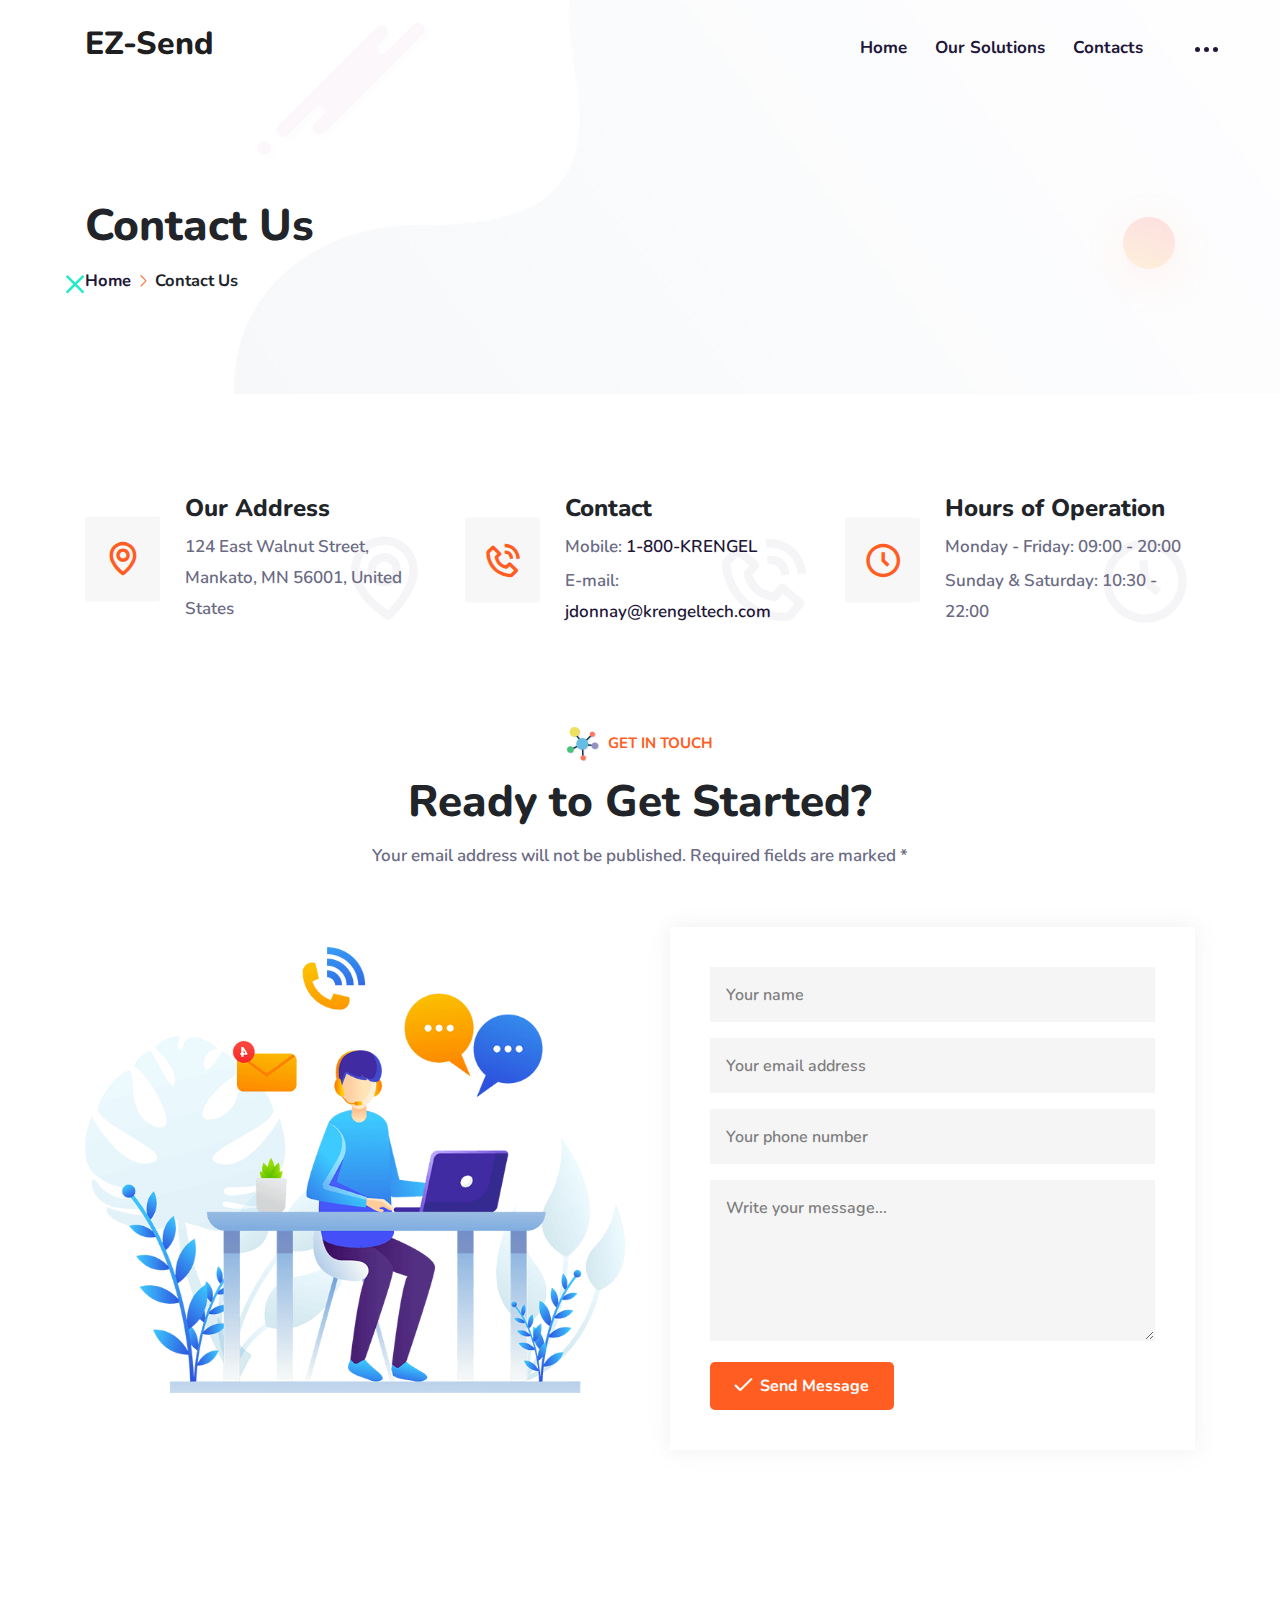
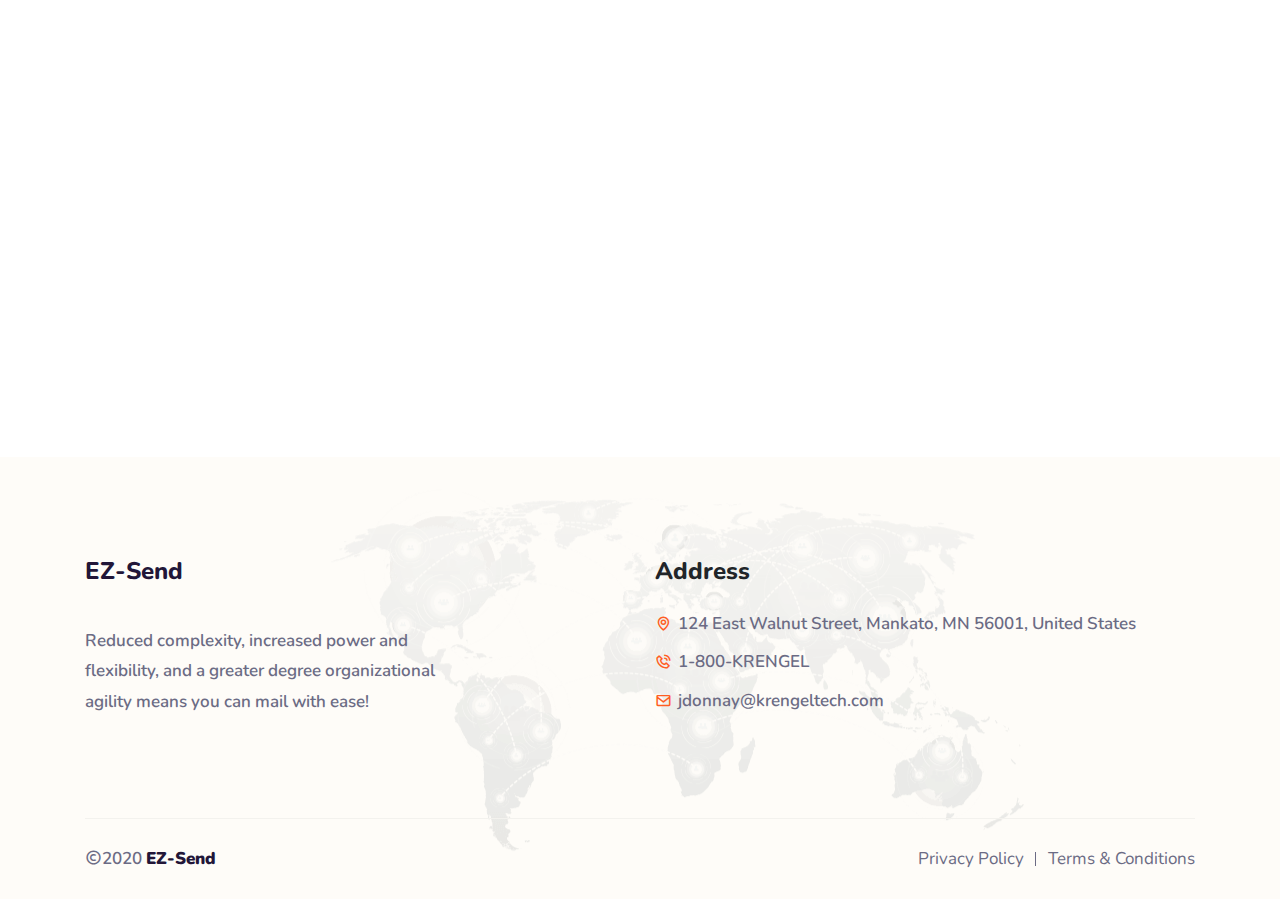
==== contact.html @ e2d55f9f "init" ====
<!doctype html>
<html lang="zxx">
    <head>
        <!-- Required meta tags -->
        <meta charset="utf-8">
        <meta name="viewport" content="width=device-width, initial-scale=1, shrink-to-fit=no">

        <!-- Links of CSS files -->
        <link rel="stylesheet" href="assets/css/bootstrap.min.css">
        <link rel="stylesheet" href="assets/css/animate.min.css">
        <link rel="stylesheet" href="assets/css/boxicons.min.css">
        <link rel="stylesheet" href="assets/css/flaticon.css">
        <link rel="stylesheet" href="assets/css/nice-select.min.css">
        <link rel="stylesheet" href="assets/css/rangeSlider.min.css">
        <link rel="stylesheet" href="assets/css/fancybox.min.css">
        <link rel="stylesheet" href="assets/css/meanmenu.min.css">
        <link rel="stylesheet" href="assets/css/owl.carousel.min.css">
        <link rel="stylesheet" href="assets/css/magnific-popup.min.css">
        <link rel="stylesheet" href="assets/css/style.css">
        <link rel="stylesheet" href="assets/css/responsive.css">

        <title>Tracer - IT Startup Templates Collection</title>

        <link rel="icon" type="image/png" href="assets/img/favicon.png">
    </head>
    <body>

        <!-- Start Preloader Area -->
        <div class="preloader">
            <div class="loader">
                <div class="sbl-half-circle-spin">
                    <div></div>
                </div>
            </div>
        </div>
        <!-- End Preloader Area -->

        <!-- Start Navbar Area -->
        <div class="navbar-area">
            <div class="tracer-responsive-nav">
                <div class="container">
                    <div class="tracer-responsive-menu">
                        <div class="logo">
                            <a href="index.html">
                                <h2>EZ-Send</h2>
                            </a>
                        </div>
                    </div>
                </div>
            </div>

            <div class="tracer-nav">
                <div class="container">
                    <nav class="navbar navbar-expand-md navbar-light">
                        <a class="navbar-brand" href="index.html">
                            <h2>EZ-Send</h2>
                        </a>

                        <div class="collapse navbar-collapse mean-menu">
                            <ul class="navbar-nav">
                                <li class="nav-item"><a href="index.html" class="nav-link">Home</a>
                                </li>

                                <li class="nav-item"><a href="index.html#solutions" class="nav-link">Our Solutions</a>
                                </li>

                                <li class="nav-item"><a href="#contacts" class="nav-link">Contacts</a>
                                </li>
                            </ul>
                        </div>
                    </nav>
                </div>
            </div>

            <div class="others-option-for-responsive">
                <div class="container">
                    <div class="dot-menu">
                        <div class="inner">
                            <div class="circle circle-one"></div>
                            <div class="circle circle-two"></div>
                            <div class="circle circle-three"></div>
                        </div>
                    </div>
                </div>
            </div>
        </div>
        <!-- End Navbar Area -->

        <!-- Start Page Title Area -->
        <section class="page-title-area">
            <div class="container">
                <div class="page-title-content">
                    <h2>Contact Us</h2>
                    <ul>
                        <li><a href="index.html">Home</a></li>
                        <li>Contact Us</li>
                    </ul>
                </div>
            </div>

            <div class="shape-img1"><img src="assets/img/shape/shape1.svg" alt="image"></div>
            <div class="shape-img2"><img src="assets/img/shape/shape2.png" alt="image"></div>
            <div class="shape-img3"><img src="assets/img/shape/shape3.png" alt="image"></div>
        </section>
        <!-- End Page Title Area -->

        <!-- Start Contact Info Area -->
        <section class="contact-info-area pt-100 pb-70">
            <div class="container">
                <div class="row">
                    <div class="col-lg-4 col-md-6">
                        <div class="contact-info-box">
                            <div class="back-icon">
                                <i class='bx bx-map'></i>
                            </div>
                            <div class="icon">
                                <i class='bx bx-map'></i>
                            </div>
                            <h3>Our Address</h3>
                            <p>124 East Walnut Street, Mankato, MN 56001, United States</p>
                        </div>
                    </div>

                    <div class="col-lg-4 col-md-6">
                        <div class="contact-info-box">
                            <div class="back-icon">
                                <i class='bx bx-phone-call'></i>
                            </div>
                            <div class="icon">
                                <i class='bx bx-phone-call'></i>
                            </div>
                            <h3>Contact</h3>
                            <p>Mobile: <a href="tel:18005736435">1-800-KRENGEL</a></p>
                            <p>E-mail: <a href="mailto:jdonnay@krengeltech.com">jdonnay@krengeltech.com</a></p>
                        </div>
                    </div>

                    <div class="col-lg-4 col-md-6 offset-lg-0 offset-md-3">
                        <div class="contact-info-box">
                            <div class="back-icon">
                                <i class='bx bx-time-five'></i>
                            </div>
                            <div class="icon">
                                <i class='bx bx-time-five'></i>
                            </div>
                            <h3>Hours of Operation</h3>
                            <p>Monday - Friday: 09:00 - 20:00</p>
                            <p>Sunday & Saturday: 10:30 - 22:00</p>
                        </div>
                    </div>
                </div>
            </div>
        </section>
        <!-- End Contact Info Area -->

        <!-- Start Contact Area -->
        <section class="contact-area pb-100">
            <div class="container">
                <div class="section-title">
                    <span class="sub-title"><img src="assets/img/star-icon.png" alt="image"> Get in Touch</span>
                    <h2>Ready to Get Started?<span class="overlay"></span></h2>
                    <p>Your email address will not be published. Required fields are marked *</p>
                </div>

                <div class="row">
                    <div class="col-lg-6 col-md-12">
                        <div class="contact-image" data-tilt>
                            <img src="assets/img/contact.png" alt="image">
                        </div>
                    </div>

                    <div class="col-lg-6 col-md-12">
                        <div class="contact-form">
                            <form id="contactForm">
                                <div class="row">
                                    <div class="col-lg-12 col-md-6">
                                        <div class="form-group">
                                            <input type="text" name="name" class="form-control" id="name" required data-error="Please enter your name" placeholder="Your name">
                                            <div class="help-block with-errors"></div>
                                        </div>
                                    </div>

                                    <div class="col-lg-12 col-md-6">
                                        <div class="form-group">
                                            <input type="email" name="email" class="form-control" id="email" required data-error="Please enter your email" placeholder="Your email address">
                                            <div class="help-block with-errors"></div>
                                        </div>
                                    </div>

                                    <div class="col-lg-12 col-md-12">
                                        <div class="form-group">
                                            <input type="text" name="phone_number" class="form-control" id="phone_number" required data-error="Please enter your phone number" placeholder="Your phone number">
                                            <div class="help-block with-errors"></div>
                                        </div>
                                    </div>

                                    <div class="col-lg-12 col-md-12">
                                        <div class="form-group">
                                            <textarea name="message" id="message" class="form-control" cols="30" rows="6" required data-error="Please enter your message" placeholder="Write your message..."></textarea>
                                            <div class="help-block with-errors"></div>
                                        </div>
                                    </div>

                                    <div class="col-lg-12 col-md-12">
                                        <button type="submit" class="default-btn"><i class="flaticon-tick"></i>Send Message<span></span></button>
                                        <div id="msgSubmit" class="h3 text-center hidden"></div>
                                        <div class="clearfix"></div>
                                    </div>
                                </div>
                            </form>
                        </div>
                    </div>
                </div>
            </div>
        </section>
        <!-- End Contact Area -->

        <!-- Start Map Area -->
        <div id="map">
            <iframe src="https://www.google.com/maps/embed?pb=!1m18!1m12!1m3!1d715.4962415583974!2d-94.00296279723861!3d44.166169394989666!2m3!1f0!2f0!3f0!3m2!1i1024!2i768!4f13.1!3m3!1m2!1s0x87f439ef27af3dad%3A0xae4996503c2ba566!2sKrengel%20Technology!5e0!3m2!1sen!2sby!4v1608570262178!5m2!1sen!2sby"></iframe>
        </div>
        <!-- End Map Area -->

        <!-- Start Footer Area -->
        <footer class="footer-area bg-color">
            <div class="container">
                <div class="row">
                    <div class="col-lg-4 col-md-6 col-sm-6">
                        <div class="single-footer-widget">
                            <a href="index.html" class="logo">
                                <h3>EZ-Send</h3>
                            </a>
                            <p>Reduced complexity, increased power and flexibility, and a greater degree organizational agility means you can mail with ease!</p>
                        </div>
                    </div>

                    <div class="col-lg-6 offset-lg-2 col-md-6 col-sm-6">
                        <div class="single-footer-widget" id="contacts">
                            <h3>Address</h3>
                            <ul class="footer-contact-info">
                                <li><i class='bx bx-map'></i>124 East Walnut Street, Mankato, MN 56001, United States</li>
                                <li><i class='bx bx-phone-call'></i><a href="tel:18005736435">1-800-KRENGEL</a></li>
                                <li><i class='bx bx-envelope'></i><a href="mailto:jdonnay@krengeltech.com">jdonnay@krengeltech.com</a></li>
                            </ul>
                        </div>
                    </div>
                </div>

                <div class="footer-bottom-area">
                    <div class="row align-items-center">
                        <div class="col-lg-6 col-md-6">
                            <p><i class='bx bx-copyright'></i>2020 <strong>EZ-Send</strong></p>
                        </div>

                        <div class="col-lg-6 col-md-6">
                            <ul>
                                <li><a href="#">Privacy Policy</a></li>
                                <li><a href="#">Terms & Conditions</a></li>
                            </ul>
                        </div>
                    </div>
                </div>
            </div>

            <div class="footer-map"><img src="assets/img/footer-map.png" alt="image"></div>
        </footer>
        <!-- End Footer Area -->

        <div class="go-top"><i class="flaticon-up"></i></div>

        <!-- Links of JS files -->
        <script src="assets/js/jquery.min.js"></script>
        <script src="assets/js/popper.min.js"></script>
        <script src="assets/js/bootstrap.min.js"></script>
        <script src="assets/js/owl.carousel.min.js"></script>
        <script src="assets/js/magnific-popup.min.js"></script>
        <script src="assets/js/tilt.jquery.min.js"></script>
        <script src="assets/js/meanmenu.min.js"></script>
        <script src="assets/js/nice-select.min.js"></script>
        <script src="assets/js/rangeSlider.min.js"></script>
        <script src="assets/js/sticky-sidebar.min.js"></script>
        <script src="assets/js/fancybox.min.js"></script>
        <script src="assets/js/isotope.pkgd.min.js"></script>
        <script src="assets/js/TweenMax.min.js"></script>
        <script src="assets/js/ScrollMagic.min.js"></script>
        <script src="assets/js/animation.gsap.min.js"></script>
        <script src="assets/js/debug.addIndicators.min.js"></script>
        <script src="assets/js/wow.min.js"></script>
        <script src="assets/js/form-validator.min.js"></script>
        <script src="assets/js/contact-form-script.js"></script>
        <script src="assets/js/ajaxchimp.min.js"></script>
        <script src="assets/js/main.js"></script>
    </body>
</html>
---- assets/css/flaticon.css ----
/*
Flaticon icon font: Flaticon
*/
@font-face {
	font-family: "Flaticon";
	src: url("../../assets/fonts/Flaticon.eot");
	src: url("../../assets/fonts/Flaticon.eot?#iefix") format("embedded-opentype"),
	url("../../assets/fonts/Flaticon.woff2") format("woff2"),
	url("../../assets/fonts/Flaticon.woff") format("woff"),
	url("../../assets/fonts/Flaticon.ttf") format("truetype"),
	url("../../assets/fonts/Flaticon.svg#Flaticon") format("svg");
	font-weight: normal;
	font-style: normal;
}
@media screen and (-webkit-min-device-pixel-ratio:0) {
	@font-face {
		font-family: "Flaticon";
		src: url("../../assets/fonts/Flaticon.svg#Flaticon") format("svg");
	}
}
[class^="flaticon-"]:before, [class*=" flaticon-"]:before,
[class^="flaticon-"]:after, [class*=" flaticon-"]:after {   
	font-family: Flaticon;
	font-style: normal;
}

.flaticon-user:before { content: "\f100"; }
.flaticon-right:before { content: "\f101"; }
.flaticon-refresh:before { content: "\f102"; }
.flaticon-left:before { content: "\f103"; }
.flaticon-right-1:before { content: "\f104"; }
.flaticon-left-1:before { content: "\f105"; }
.flaticon-right-quote:before { content: "\f106"; }
.flaticon-left-quote:before { content: "\f107"; }
.flaticon-calendar:before { content: "\f108"; }
.flaticon-rocket:before { content: "\f109"; }
.flaticon-laptop:before { content: "\f10a"; }
.flaticon-money:before { content: "\f10b"; }
.flaticon-google-play:before { content: "\f10c"; }
.flaticon-loupe:before { content: "\f10d"; }
.flaticon-up:before { content: "\f10e"; }
.flaticon-tick:before { content: "\f10f"; }
.flaticon-agendas:before { content: "\f110"; }
.flaticon-team:before { content: "\f111"; }
.flaticon-factory:before { content: "\f112"; }
.flaticon-hospital:before { content: "\f113"; }
.flaticon-tracking:before { content: "\f114"; }
.flaticon-investment:before { content: "\f115"; }
.flaticon-house:before { content: "\f116"; }
.flaticon-order:before { content: "\f117"; }
.flaticon-family-insurance:before { content: "\f118"; }
.flaticon-bitcoin:before { content: "\f119"; }
.flaticon-segmentation:before { content: "\f11a"; }
.flaticon-analytics:before { content: "\f11b"; }
.flaticon-settings:before { content: "\f11c"; }
.flaticon-analysis:before { content: "\f11d"; }
.flaticon-structure:before { content: "\f11e"; }
.flaticon-idea:before { content: "\f11f"; }
.flaticon-earth-day:before { content: "\f120"; }
.flaticon-history:before { content: "\f121"; }
.flaticon-shopping-basket:before { content: "\f122"; }
.flaticon-price-tag:before { content: "\f123"; }
.flaticon-teacher:before { content: "\f124"; }
.flaticon-stopwatch:before { content: "\f125"; }
.flaticon-distance-education:before { content: "\f126"; }
.flaticon-web:before { content: "\f127"; }
.flaticon-open-padlock:before { content: "\f128"; }
.flaticon-share:before { content: "\f129"; }
.flaticon-notebook:before { content: "\f12a"; }
.flaticon-lock:before { content: "\f12b"; }
.flaticon-book:before { content: "\f12c"; }
.flaticon-shopping-cart:before { content: "\f12d"; }
.flaticon-view:before { content: "\f12e"; }
---- assets/css/rangeSlider.min.css ----
/*
!Ion.RangeSlider, 2.3.0, Â© Denis Ineshin, 2010 - 2018, IonDen.com, Build date: 2018-12-12 00:07:25
*/
.irs{position:relative;display:block;-webkit-touch-callout:none;-webkit-user-select:none;-khtml-user-select:none;-moz-user-select:none;-ms-user-select:none;user-select:none;font-size:12px;font-family:Arial,sans-serif}.irs-line{position:relative;display:block;overflow:hidden;outline:none !important}.irs-bar{position:absolute;display:block;left:0;width:0}.irs-shadow{position:absolute;display:none;left:0;width:0}.irs-handle{position:absolute;display:block;box-sizing:border-box;cursor:default;z-index:1}.irs-handle.type_last{z-index:2}.irs-min,.irs-max{position:absolute;display:block;cursor:default}.irs-min{left:0}.irs-max{right:0}.irs-from,.irs-to,.irs-single{position:absolute;display:block;top:0;left:0;cursor:default;white-space:nowrap}.irs-grid{position:absolute;display:none;bottom:0;left:0;width:100%;height:20px}.irs-with-grid .irs-grid{display:block}.irs-grid-pol{position:absolute;top:0;left:0;width:1px;height:8px;background:#000}.irs-grid-pol.small{height:4px}.irs-grid-text{position:absolute;bottom:0;left:0;white-space:nowrap;text-align:center;font-size:9px;line-height:9px;padding:0 3px;color:#000}.irs-disable-mask{position:absolute;display:block;top:0;left:-1%;width:102%;height:100%;cursor:default;background:rgba(0,0,0,0);z-index:2}.lt-ie9 .irs-disable-mask{background:#000;filter:alpha(opacity=0);cursor:not-allowed}.irs-disabled{opacity:.4}.irs-hidden-input{position:absolute !important;display:block !important;top:0 !important;left:0 !important;width:0 !important;height:0 !important;font-size:0 !important;line-height:0 !important;padding:0 !important;margin:0 !important;overflow:hidden;outline:none !important;z-index:-9999 !important;background:none !important;border-style:solid !important;border-color:transparent !important}.irs--flat{height:40px}.irs--flat.irs-with-grid{height:60px}.irs--flat .irs-line{top:25px;height:12px;background-color:#e1e4e9;border-radius:4px}.irs--flat .irs-bar{top:25px;height:12px;background-color:#ed5565}.irs--flat .irs-bar--single{border-radius:4px 0 0 4px}.irs--flat .irs-shadow{height:1px;bottom:16px;background-color:#e1e4e9}.irs--flat .irs-handle{top:22px;width:16px;height:18px;background-color:transparent}.irs--flat .irs-handle>i:first-child{position:absolute;display:block;top:0;left:50%;width:2px;height:100%;margin-left:-1px;background-color:#da4453}.irs--flat .irs-handle.state_hover>i:first-child,.irs--flat .irs-handle:hover>i:first-child{background-color:#a43540}.irs--flat .irs-min,.irs--flat .irs-max{top:0;padding:1px 3px;color:#999;font-size:10px;line-height:1.333;text-shadow:none;background-color:#e1e4e9;border-radius:4px}.irs--flat .irs-from,.irs--flat .irs-to,.irs--flat .irs-single{color:white;font-size:10px;line-height:1.333;text-shadow:none;padding:1px 5px;background-color:#ed5565;border-radius:4px}.irs--flat .irs-from:before,.irs--flat .irs-to:before,.irs--flat .irs-single:before{position:absolute;display:block;content:"";bottom:-6px;left:50%;width:0;height:0;margin-left:-3px;overflow:hidden;border:3px solid transparent;border-top-color:#ed5565}.irs--flat .irs-grid-pol{background-color:#e1e4e9}.irs--flat .irs-grid-text{color:#999}.irs--big{height:55px}.irs--big.irs-with-grid{height:70px}.irs--big .irs-line{top:33px;height:12px;background-color:white;background:linear-gradient(to bottom, #ddd -50%, white 150%);border:1px solid #ccc;border-radius:12px}.irs--big .irs-bar{top:33px;height:12px;background-color:#92bce0;border:1px solid #428bca;background:linear-gradient(to bottom, #ffffff 0%, #428bca 30%, #b9d4ec 100%);box-shadow:inset 0 0 1px 1px rgba(255,255,255,0.5)}.irs--big .irs-bar--single{border-radius:12px 0 0 12px}.irs--big .irs-shadow{height:1px;bottom:16px;background-color:rgba(66,139,202,0.5)}.irs--big .irs-handle{top:25px;width:30px;height:30px;border:1px solid rgba(0,0,0,0.3);background-color:#cbcfd5;background:linear-gradient(to bottom, white 0%, #B4B9BE 30%, white 100%);box-shadow:1px 1px 2px rgba(0,0,0,0.2),inset 0 0 3px 1px white;border-radius:30px}.irs--big .irs-handle.state_hover,.irs--big .irs-handle:hover{border-color:rgba(0,0,0,0.45);background-color:#939ba7;background:linear-gradient(to bottom, white 0%, #919BA5 30%, white 100%)}.irs--big .irs-min,.irs--big .irs-max{top:0;padding:1px 5px;color:white;text-shadow:none;background-color:#9f9f9f;border-radius:3px}.irs--big .irs-from,.irs--big .irs-to,.irs--big .irs-single{color:white;text-shadow:none;padding:1px 5px;background-color:#428bca;background:linear-gradient(to bottom, #428bca 0%, #3071a9 100%);border-radius:3px}.irs--big .irs-grid-pol{background-color:#428bca}.irs--big .irs-grid-text{color:#428bca}.irs--modern{height:55px}.irs--modern.irs-with-grid{height:55px}.irs--modern .irs-line{top:25px;height:5px;background-color:#d1d6e0;background:linear-gradient(to bottom, #e0e4ea 0%, #d1d6e0 100%);border:1px solid #a3adc1;border-bottom-width:0;border-radius:5px}.irs--modern .irs-bar{top:25px;height:5px;background:#20b426;background:linear-gradient(to bottom, #20b426 0%, #18891d 100%)}.irs--modern .irs-bar--single{border-radius:5px 0 0 5px}.irs--modern .irs-shadow{height:1px;bottom:21px;background-color:rgba(209,214,224,0.5)}.irs--modern .irs-handle{top:37px;width:12px;height:13px;border:1px solid #a3adc1;border-top-width:0;box-shadow:1px 1px 1px rgba(0,0,0,0.1);border-radius:0 0 3px 3px}.irs--modern .irs-handle>i:nth-child(1){position:absolute;display:block;top:-4px;left:1px;width:6px;height:6px;border:1px solid #a3adc1;background:white;transform:rotate(45deg)}.irs--modern .irs-handle>i:nth-child(2){position:absolute;display:block;box-sizing:border-box;top:0;left:0;width:10px;height:12px;background:#e9e6e6;background:linear-gradient(to bottom, white 0%, #e9e6e6 100%);border-radius:0 0 3px 3px}.irs--modern .irs-handle>i:nth-child(3){position:absolute;display:block;box-sizing:border-box;top:3px;left:3px;width:4px;height:5px;border-left:1px solid #a3adc1;border-right:1px solid #a3adc1}.irs--modern .irs-handle.state_hover,.irs--modern .irs-handle:hover{border-color:#7685a2;background:#c3c7cd;background:linear-gradient(to bottom, #ffffff 0%, #919ba5 30%, #ffffff 100%)}.irs--modern .irs-handle.state_hover>i:nth-child(1),.irs--modern .irs-handle:hover>i:nth-child(1){border-color:#7685a2}.irs--modern .irs-handle.state_hover>i:nth-child(3),.irs--modern .irs-handle:hover>i:nth-child(3){border-color:#48536a}.irs--modern .irs-min,.irs--modern .irs-max{top:0;font-size:10px;line-height:1.333;text-shadow:none;padding:1px 5px;color:white;background-color:#d1d6e0;border-radius:5px}.irs--modern .irs-from,.irs--modern .irs-to,.irs--modern .irs-single{font-size:10px;line-height:1.333;text-shadow:none;padding:1px 5px;background-color:#20b426;color:white;border-radius:5px}.irs--modern .irs-from:before,.irs--modern .irs-to:before,.irs--modern .irs-single:before{position:absolute;display:block;content:"";bottom:-6px;left:50%;width:0;height:0;margin-left:-3px;overflow:hidden;border:3px solid transparent;border-top-color:#20b426}.irs--modern .irs-grid{height:25px}.irs--modern .irs-grid-pol{background-color:#dedede}.irs--modern .irs-grid-text{color:silver;font-size:13px}.irs--sharp{height:50px;font-size:12px;line-height:1}.irs--sharp.irs-with-grid{height:57px}.irs--sharp .irs-line{top:30px;height:2px;background-color:black;border-radius:2px}.irs--sharp .irs-bar{top:30px;height:2px;background-color:#ee22fa}.irs--sharp .irs-bar--single{border-radius:2px 0 0 2px}.irs--sharp .irs-shadow{height:1px;bottom:21px;background-color:rgba(0,0,0,0.5)}.irs--sharp .irs-handle{top:25px;width:10px;height:10px;background-color:#a804b2}.irs--sharp .irs-handle>i:first-child{position:absolute;display:block;top:100%;left:0;width:0;height:0;border:5px solid transparent;border-top-color:#a804b2}.irs--sharp .irs-handle.state_hover,.irs--sharp .irs-handle:hover{background-color:black}.irs--sharp .irs-handle.state_hover>i:first-child,.irs--sharp .irs-handle:hover>i:first-child{border-top-color:black}.irs--sharp .irs-min,.irs--sharp .irs-max{color:white;font-size:14px;line-height:1;top:0;padding:3px 4px;opacity:.4;background-color:#a804b2;border-radius:2px}.irs--sharp .irs-from,.irs--sharp .irs-to,.irs--sharp .irs-single{font-size:14px;line-height:1;text-shadow:none;padding:3px 4px;background-color:#a804b2;color:white;border-radius:2px}.irs--sharp .irs-from:before,.irs--sharp .irs-to:before,.irs--sharp .irs-single:before{position:absolute;display:block;content:"";bottom:-6px;left:50%;width:0;height:0;margin-left:-3px;overflow:hidden;border:3px solid transparent;border-top-color:#a804b2}.irs--sharp .irs-grid{height:25px}.irs--sharp .irs-grid-pol{background-color:#dedede}.irs--sharp .irs-grid-text{color:silver;font-size:13px}.irs--round{height:50px}.irs--round.irs-with-grid{height:65px}.irs--round .irs-line{top:36px;height:4px;background-color:#dee4ec;border-radius:4px}.irs--round .irs-bar{top:36px;height:4px;background-color:#006cfa}.irs--round .irs-bar--single{border-radius:4px 0 0 4px}.irs--round .irs-shadow{height:4px;bottom:21px;background-color:rgba(222,228,236,0.5)}.irs--round .irs-handle{top:26px;width:24px;height:24px;border:4px solid #006cfa;background-color:white;border-radius:24px;box-shadow:0 1px 3px rgba(0,0,255,0.3)}.irs--round .irs-handle.state_hover,.irs--round .irs-handle:hover{background-color:#f0f6ff}.irs--round .irs-min,.irs--round .irs-max{color:#333;font-size:14px;line-height:1;top:0;padding:3px 5px;background-color:rgba(0,0,0,0.1);border-radius:4px}.irs--round .irs-from,.irs--round .irs-to,.irs--round .irs-single{font-size:14px;line-height:1;text-shadow:none;padding:3px 5px;background-color:#006cfa;color:white;border-radius:4px}.irs--round .irs-from:before,.irs--round .irs-to:before,.irs--round .irs-single:before{position:absolute;display:block;content:"";bottom:-6px;left:50%;width:0;height:0;margin-left:-3px;overflow:hidden;border:3px solid transparent;border-top-color:#006cfa}.irs--round .irs-grid{height:25px}.irs--round .irs-grid-pol{background-color:#dedede}.irs--round .irs-grid-text{color:silver;font-size:13px}.irs--square{height:50px}.irs--square.irs-with-grid{height:60px}.irs--square .irs-line{top:31px;height:4px;background-color:#dedede}.irs--square .irs-bar{top:31px;height:4px;background-color:black}.irs--square .irs-shadow{height:2px;bottom:21px;background-color:#dedede}.irs--square .irs-handle{top:25px;width:16px;height:16px;border:3px solid black;background-color:white;-webkit-transform:rotate(45deg);-ms-transform:rotate(45deg);transform:rotate(45deg)}.irs--square .irs-handle.state_hover,.irs--square .irs-handle:hover{background-color:#f0f6ff}.irs--square .irs-min,.irs--square .irs-max{color:#333;font-size:14px;line-height:1;top:0;padding:3px 5px;background-color:rgba(0,0,0,0.1)}.irs--square .irs-from,.irs--square .irs-to,.irs--square .irs-single{font-size:14px;line-height:1;text-shadow:none;padding:3px 5px;background-color:black;color:white}.irs--square .irs-grid{height:25px}.irs--square .irs-grid-pol{background-color:#dedede}.irs--square .irs-grid-text{color:silver;font-size:11px}.irs--flat .irs-handle {cursor: e-resize;}
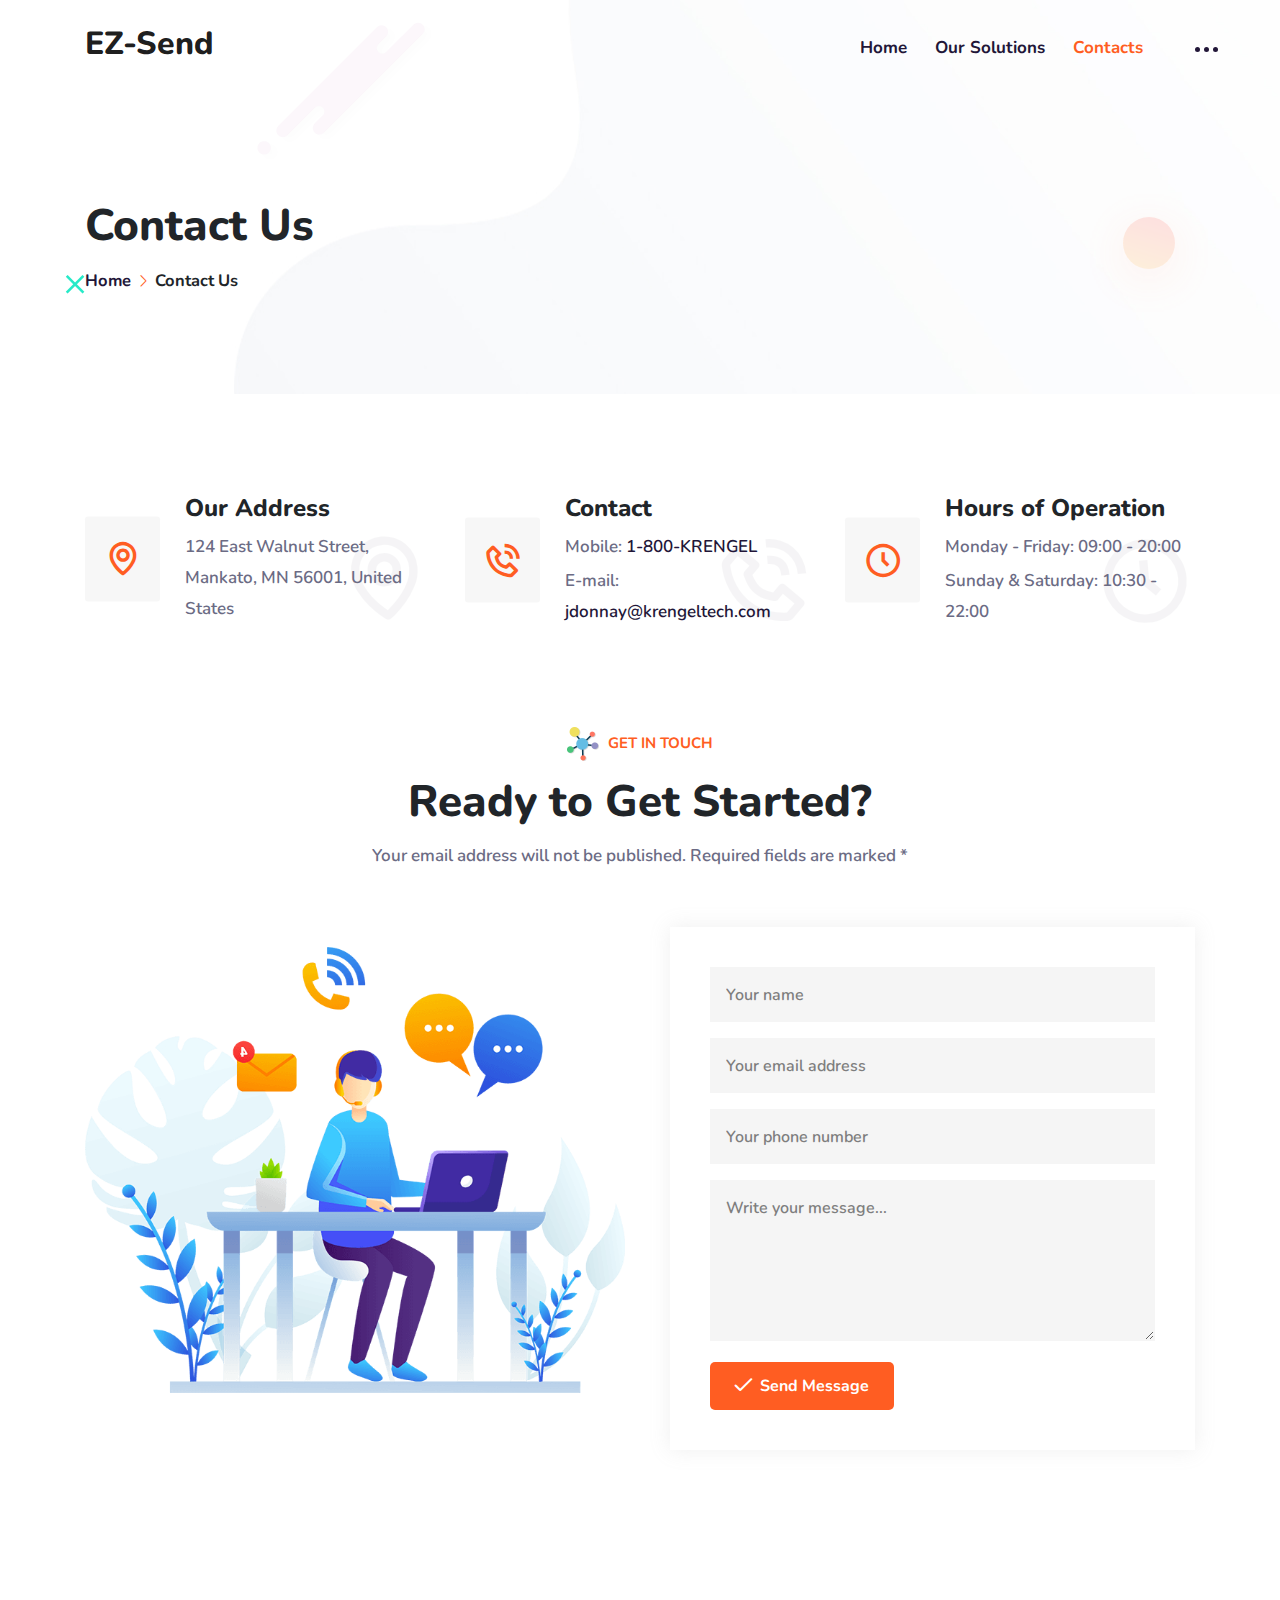
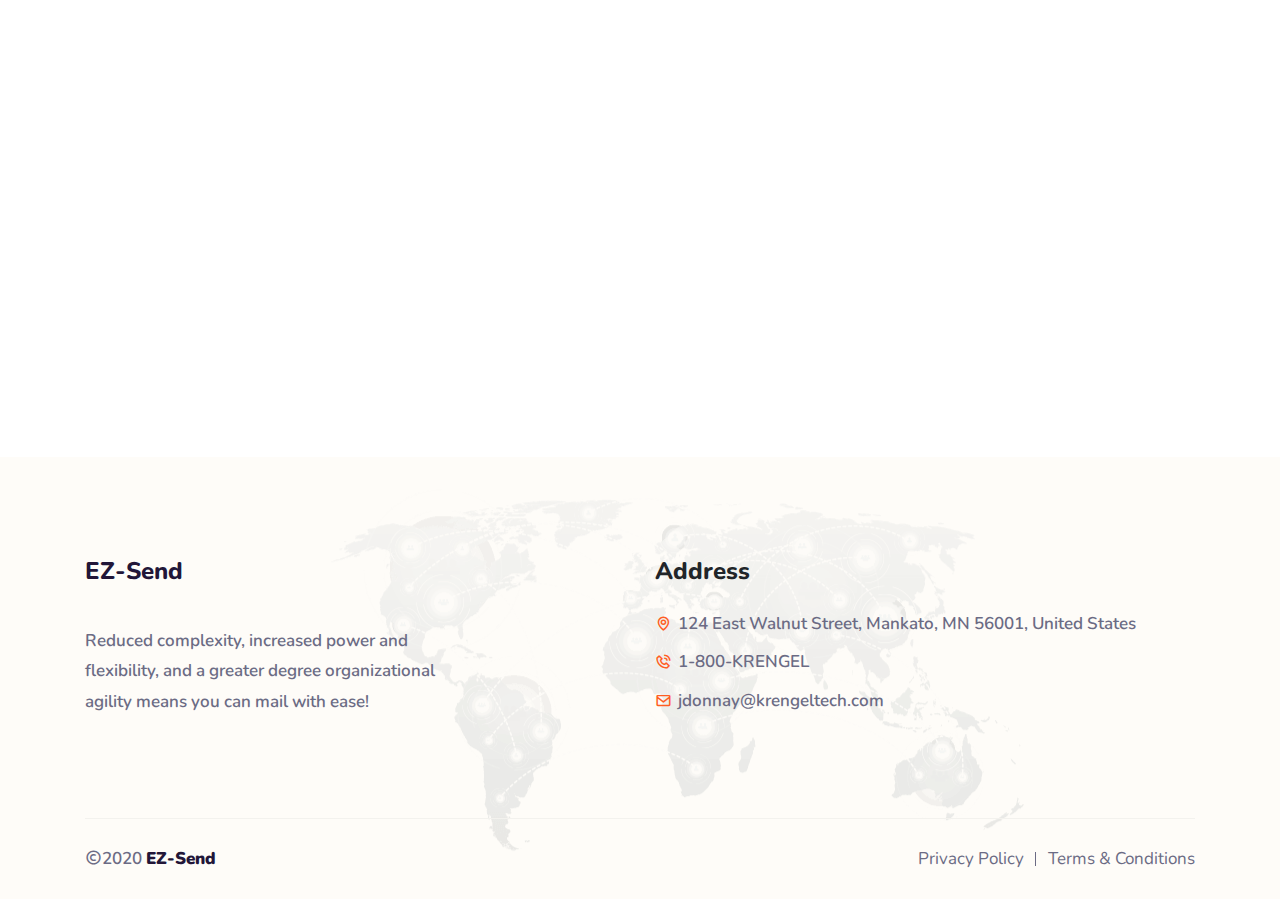
==== commit 7192e375: "Contacts fix" ====
--- a/contact.html
+++ b/contact.html
@@ -19,7 +19,7 @@
         <link rel="stylesheet" href="assets/css/style.css">
         <link rel="stylesheet" href="assets/css/responsive.css">
 
-        <title>Tracer - IT Startup Templates Collection</title>
+        <title>EZ-Send</title>
 
         <link rel="icon" type="image/png" href="assets/img/favicon.png">
     </head>
@@ -64,7 +64,7 @@
                                 <li class="nav-item"><a href="index.html#solutions" class="nav-link">Our Solutions</a>
                                 </li>
 
-                                <li class="nav-item"><a href="#contacts" class="nav-link">Contacts</a>
+                                <li class="nav-item"><a href="#contacts" class="nav-link active">Contacts</a>
                                 </li>
                             </ul>
                         </div>
@@ -105,7 +105,7 @@
         <!-- End Page Title Area -->
 
         <!-- Start Contact Info Area -->
-        <section class="contact-info-area pt-100 pb-70">
+        <section class="contact-info-area pt-100 pb-70" id="contacts">
             <div class="container">
                 <div class="row">
                     <div class="col-lg-4 col-md-6">
@@ -235,7 +235,7 @@
                     </div>
 
                     <div class="col-lg-6 offset-lg-2 col-md-6 col-sm-6">
-                        <div class="single-footer-widget" id="contacts">
+                        <div class="single-footer-widget">
                             <h3>Address</h3>
                             <ul class="footer-contact-info">
                                 <li><i class='bx bx-map'></i>124 East Walnut Street, Mankato, MN 56001, United States</li>
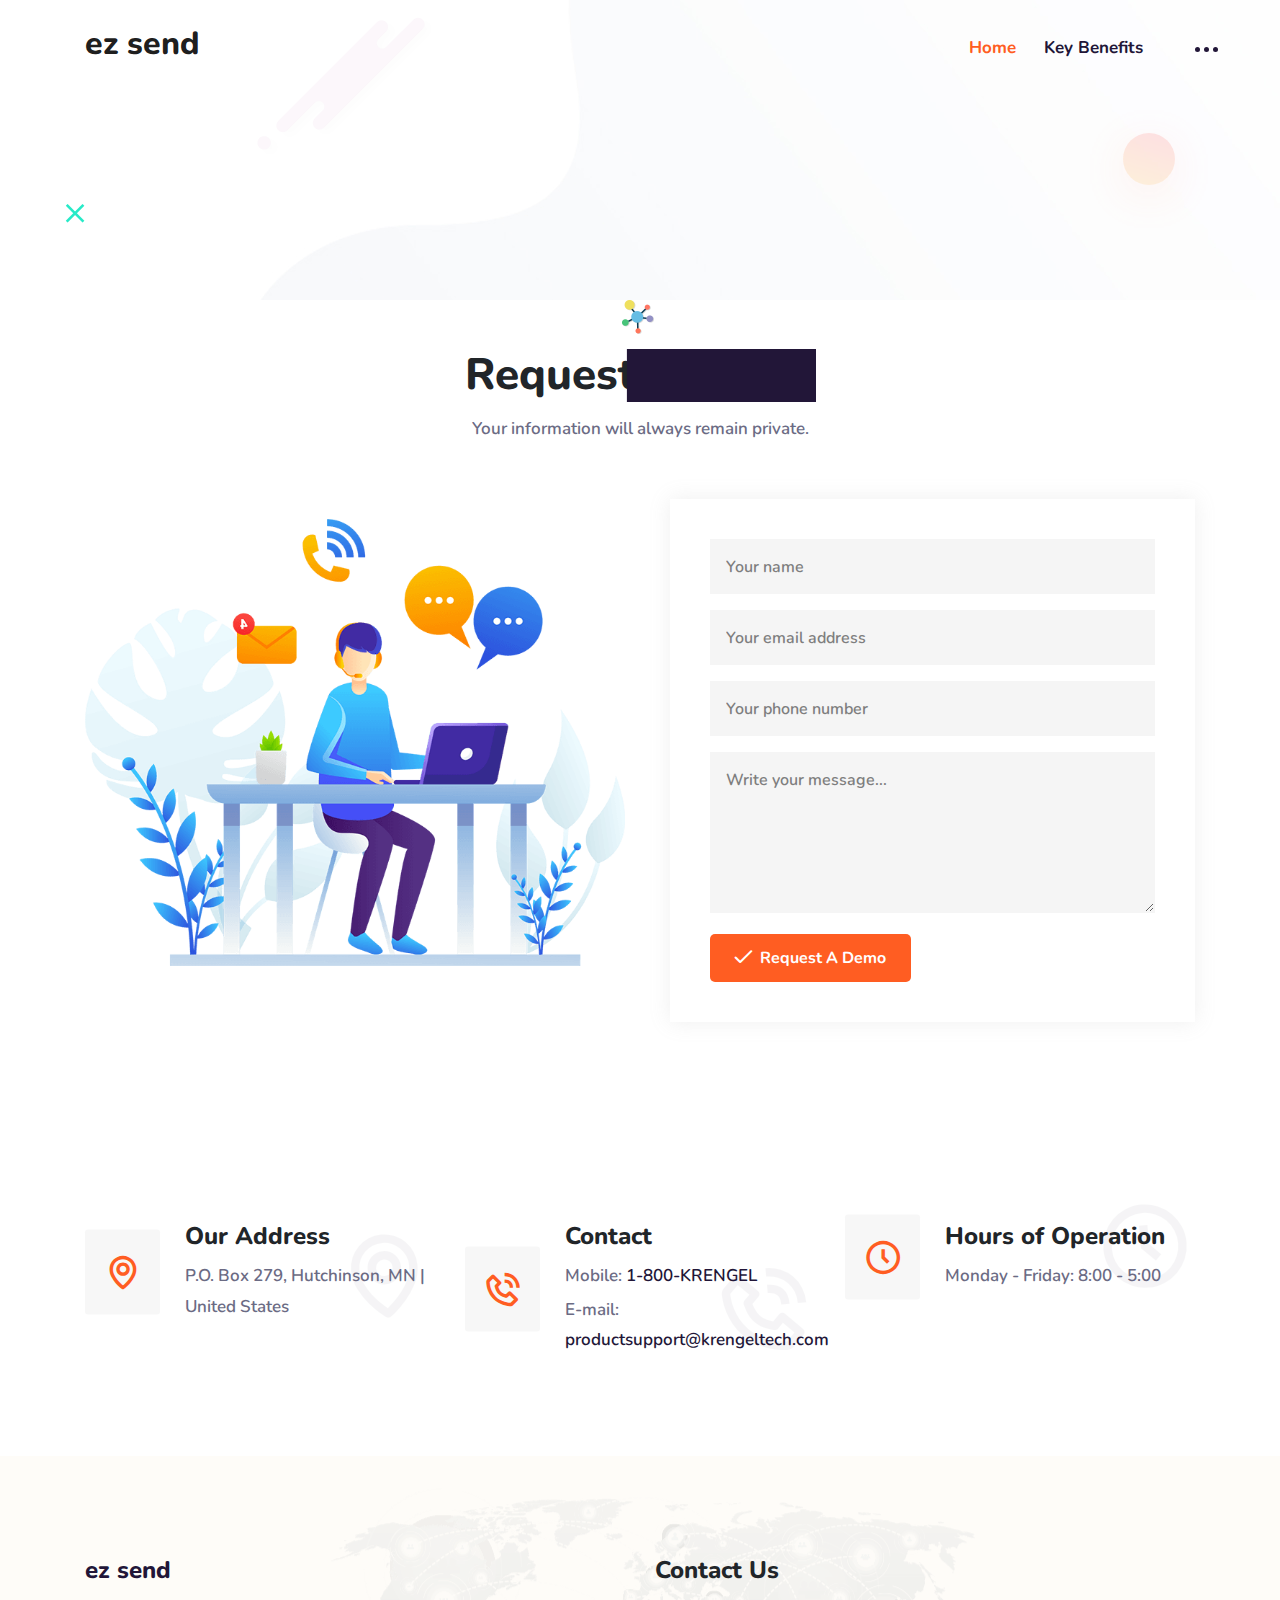
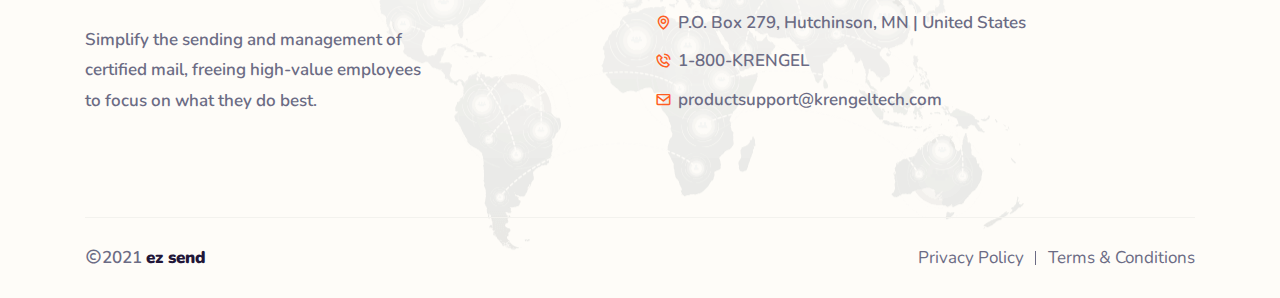
==== commit 8f2475ad: "Update contact.html" ====
--- a/contact.html
+++ b/contact.html
@@ -19,7 +19,7 @@
         <link rel="stylesheet" href="assets/css/style.css">
         <link rel="stylesheet" href="assets/css/responsive.css">
 
-        <title>EZ-Send</title>
+        <title>ez send</title>
 
         <link rel="icon" type="image/png" href="assets/img/favicon.png">
     </head>
@@ -42,7 +42,7 @@
                     <div class="tracer-responsive-menu">
                         <div class="logo">
                             <a href="index.html">
-                                <h2>EZ-Send</h2>
+                                <h2>ez send</h2>
                             </a>
                         </div>
                     </div>
@@ -53,20 +53,23 @@
                 <div class="container">
                     <nav class="navbar navbar-expand-md navbar-light">
                         <a class="navbar-brand" href="index.html">
-                            <h2>EZ-Send</h2>
+                            <h2>ez send</h2>
                         </a>
 
                         <div class="collapse navbar-collapse mean-menu">
                             <ul class="navbar-nav">
-                                <li class="nav-item"><a href="index.html" class="nav-link">Home</a>
+                                <li class="nav-item"><a href="#" class="nav-link active">Home</a>
                                 </li>
 
-                                <li class="nav-item"><a href="index.html#solutions" class="nav-link">Our Solutions</a>
-                                </li>
-
-                                <li class="nav-item"><a href="#contacts" class="nav-link active">Contacts</a>
+                                <li class="nav-item"><a href="#solutions" class="nav-link">Key Benefits</a>
                                 </li>
                             </ul>
+
+                            <div class="others-option d-flex align-items-center">
+                                <div class="option-item">
+                                    <a href="contact.html" class="default-btn"><i class="flaticon-right"></i>Request A Demo<span></span></a>
+                                </div>
+                            </div>
                         </div>
                     </nav>
                 </div>
@@ -81,20 +84,25 @@
                             <div class="circle circle-three"></div>
                         </div>
                     </div>
+                    
+                    <div class="container">
+                        <div class="option-inner">
+                            <div class="others-option">
+                                <div class="option-item">
+                                    <a href="contact.html" class="default-btn"><i class="flaticon-right"></i>Request A Demo<span></span></a>
+                                </div>
+                            </div>
+                        </div>
+                    </div>
                 </div>
             </div>
         </div>
         <!-- End Navbar Area -->
-
+		
         <!-- Start Page Title Area -->
         <section class="page-title-area">
             <div class="container">
                 <div class="page-title-content">
-                    <h2>Contact Us</h2>
-                    <ul>
-                        <li><a href="index.html">Home</a></li>
-                        <li>Contact Us</li>
-                    </ul>
                 </div>
             </div>
 
@@ -103,63 +111,14 @@
             <div class="shape-img3"><img src="assets/img/shape/shape3.png" alt="image"></div>
         </section>
         <!-- End Page Title Area -->
-
-        <!-- Start Contact Info Area -->
-        <section class="contact-info-area pt-100 pb-70" id="contacts">
-            <div class="container">
-                <div class="row">
-                    <div class="col-lg-4 col-md-6">
-                        <div class="contact-info-box">
-                            <div class="back-icon">
-                                <i class='bx bx-map'></i>
-                            </div>
-                            <div class="icon">
-                                <i class='bx bx-map'></i>
-                            </div>
-                            <h3>Our Address</h3>
-                            <p>124 East Walnut Street, Mankato, MN 56001, United States</p>
-                        </div>
-                    </div>
-
-                    <div class="col-lg-4 col-md-6">
-                        <div class="contact-info-box">
-                            <div class="back-icon">
-                                <i class='bx bx-phone-call'></i>
-                            </div>
-                            <div class="icon">
-                                <i class='bx bx-phone-call'></i>
-                            </div>
-                            <h3>Contact</h3>
-                            <p>Mobile: <a href="tel:18005736435">1-800-KRENGEL</a></p>
-                            <p>E-mail: <a href="mailto:jdonnay@krengeltech.com">jdonnay@krengeltech.com</a></p>
-                        </div>
-                    </div>
-
-                    <div class="col-lg-4 col-md-6 offset-lg-0 offset-md-3">
-                        <div class="contact-info-box">
-                            <div class="back-icon">
-                                <i class='bx bx-time-five'></i>
-                            </div>
-                            <div class="icon">
-                                <i class='bx bx-time-five'></i>
-                            </div>
-                            <h3>Hours of Operation</h3>
-                            <p>Monday - Friday: 09:00 - 20:00</p>
-                            <p>Sunday & Saturday: 10:30 - 22:00</p>
-                        </div>
-                    </div>
-                </div>
-            </div>
-        </section>
-        <!-- End Contact Info Area -->
-
-        <!-- Start Contact Area -->
+		
+		     <!-- Start Contact Area -->
         <section class="contact-area pb-100">
             <div class="container">
                 <div class="section-title">
-                    <span class="sub-title"><img src="assets/img/star-icon.png" alt="image"> Get in Touch</span>
-                    <h2>Ready to Get Started?<span class="overlay"></span></h2>
-                    <p>Your email address will not be published. Required fields are marked *</p>
+                    <span class="sub-title"><img src="assets/img/star-icon.png" alt="image"></span>
+                    <h2>Request A Demo<span class="overlay"></span></h2>
+                    <p>Your information will always remain private.</p>
                 </div>
 
                 <div class="row">
@@ -202,7 +161,7 @@
                                     </div>
 
                                     <div class="col-lg-12 col-md-12">
-                                        <button type="submit" class="default-btn"><i class="flaticon-tick"></i>Send Message<span></span></button>
+                                        <button type="submit" class="default-btn"><i class="flaticon-tick"></i>Request A Demo<span></span></button>
                                         <div id="msgSubmit" class="h3 text-center hidden"></div>
                                         <div class="clearfix"></div>
                                     </div>
@@ -215,32 +174,79 @@
         </section>
         <!-- End Contact Area -->
 
-        <!-- Start Map Area -->
-        <div id="map">
-            <iframe src="https://www.google.com/maps/embed?pb=!1m18!1m12!1m3!1d715.4962415583974!2d-94.00296279723861!3d44.166169394989666!2m3!1f0!2f0!3f0!3m2!1i1024!2i768!4f13.1!3m3!1m2!1s0x87f439ef27af3dad%3A0xae4996503c2ba566!2sKrengel%20Technology!5e0!3m2!1sen!2sby!4v1608570262178!5m2!1sen!2sby"></iframe>
-        </div>
-        <!-- End Map Area -->
-
-        <!-- Start Footer Area -->
+
+        <!-- Start Contact Info Area -->
+        <section class="contact-info-area pt-100 pb-70" id="contacts">
+            <div class="container">
+                <div class="row">
+                    <div class="col-lg-4 col-md-6">
+                        <div class="contact-info-box">
+                            <div class="back-icon">
+                                <i class='bx bx-map'></i>
+                            </div>
+                            <div class="icon">
+                                <i class='bx bx-map'></i>
+                            </div>
+                            <h3>Our Address</h3>
+                            <p>P.O. Box 279, Hutchinson, MN | United States</p>
+                        </div>
+                    </div>
+
+                    <div class="col-lg-4 col-md-6">
+                        <div class="contact-info-box">
+                            <div class="back-icon">
+                                <i class='bx bx-phone-call'></i>
+                            </div>
+                            <div class="icon">
+                                <i class='bx bx-phone-call'></i>
+                            </div>
+                            <h3>Contact</h3>
+                            <p>Mobile: <a href="tel:18005736435">1-800-KRENGEL</a></p>
+                            <p>E-mail: <a href="mailto:productsupport@krengeltech.com">productsupport@krengeltech.com</a></p>
+                        </div>
+                    </div>
+
+                    <div class="col-lg-4 col-md-6 offset-lg-0 offset-md-3">
+                        <div class="contact-info-box">
+                            <div class="back-icon">
+                                <i class='bx bx-time-five'></i>
+                            </div>
+                            <div class="icon">
+                                <i class='bx bx-time-five'></i>
+                            </div>
+                            <h3>Hours of Operation</h3>
+                            <p>Monday - Friday: 8:00 - 5:00</p>
+                        
+                        </div>
+                    </div>
+                </div>
+            </div>
+        </section>
+        <!-- End Contact Info Area -->
+
+  
+        
+
+         <!-- Start Footer Area -->
         <footer class="footer-area bg-color">
             <div class="container">
                 <div class="row">
                     <div class="col-lg-4 col-md-6 col-sm-6">
                         <div class="single-footer-widget">
                             <a href="index.html" class="logo">
-                                <h3>EZ-Send</h3>
+                                <h3>ez send</h3>
                             </a>
-                            <p>Reduced complexity, increased power and flexibility, and a greater degree organizational agility means you can mail with ease!</p>
+                            <p>Simplify the sending and management of certified mail, freeing high-value employees to focus on what they do best.</p>
                         </div>
                     </div>
 
                     <div class="col-lg-6 offset-lg-2 col-md-6 col-sm-6">
-                        <div class="single-footer-widget">
-                            <h3>Address</h3>
+                        <div class="single-footer-widget" id="contacts">
+                            <h3>Contact Us</h3>
                             <ul class="footer-contact-info">
-                                <li><i class='bx bx-map'></i>124 East Walnut Street, Mankato, MN 56001, United States</li>
+                                <li><i class='bx bx-map'></i>P.O. Box 279, Hutchinson, MN | United States</li>
                                 <li><i class='bx bx-phone-call'></i><a href="tel:18005736435">1-800-KRENGEL</a></li>
-                                <li><i class='bx bx-envelope'></i><a href="mailto:jdonnay@krengeltech.com">jdonnay@krengeltech.com</a></li>
+                                <li><i class='bx bx-envelope'></i><a href="mailto:productsupport@krengeltech.com">productsupport@krengeltech.com</a></li>
                             </ul>
                         </div>
                     </div>
@@ -249,13 +255,13 @@
                 <div class="footer-bottom-area">
                     <div class="row align-items-center">
                         <div class="col-lg-6 col-md-6">
-                            <p><i class='bx bx-copyright'></i>2020 <strong>EZ-Send</strong></p>
+                            <p><i class='bx bx-copyright'></i>2021 <strong>ez send</strong></p>
                         </div>
 
                         <div class="col-lg-6 col-md-6">
                             <ul>
-                                <li><a href="#">Privacy Policy</a></li>
-                                <li><a href="#">Terms & Conditions</a></li>
+                                <li><a href=>Privacy Policy</a></li>
+                                <li><a href=>Terms & Conditions</a></li>
                             </ul>
                         </div>
                     </div>
@@ -291,4 +297,4 @@
         <script src="assets/js/ajaxchimp.min.js"></script>
         <script src="assets/js/main.js"></script>
     </body>
-</html>+</html>
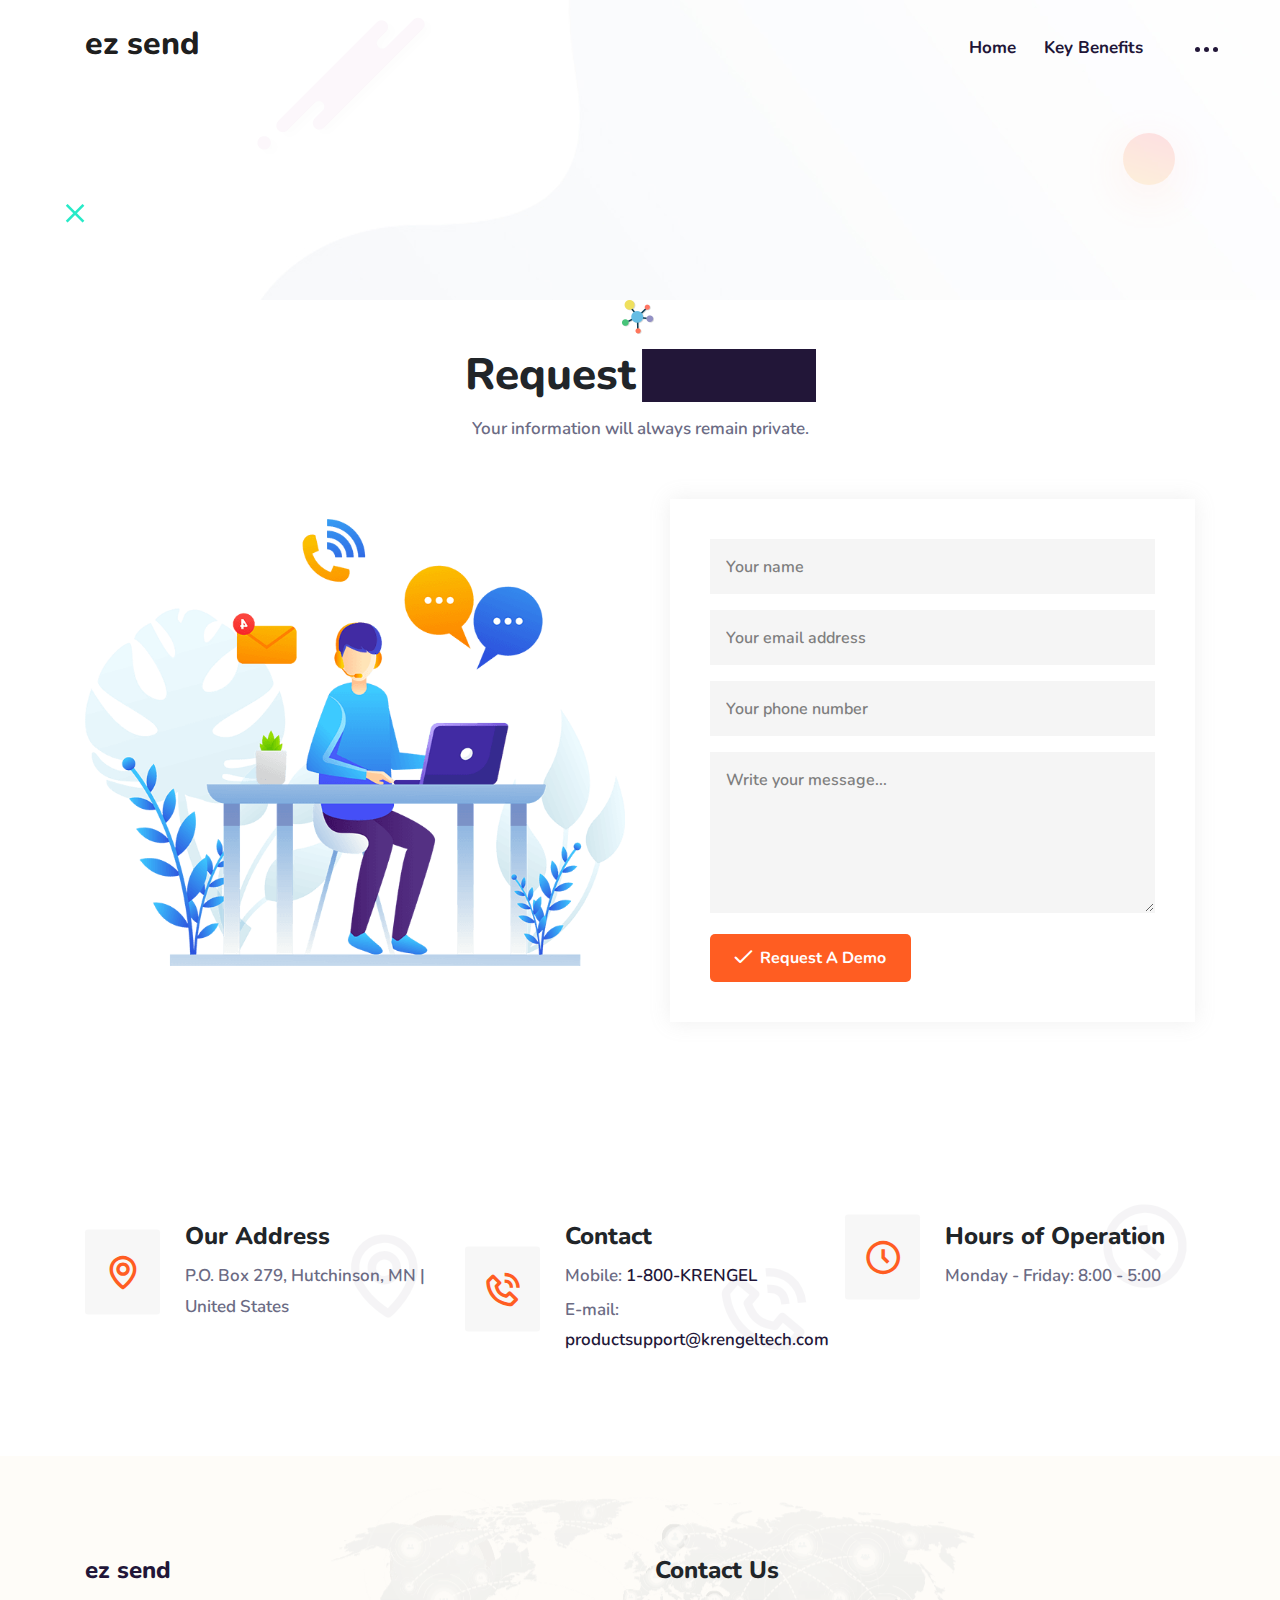
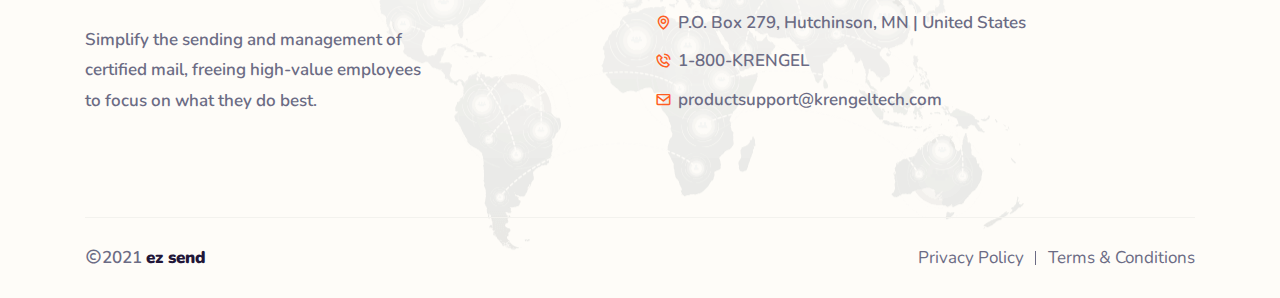
==== commit a0a3ca2e: "Update contact.html" ====
--- a/contact.html
+++ b/contact.html
@@ -58,10 +58,10 @@
 
                         <div class="collapse navbar-collapse mean-menu">
                             <ul class="navbar-nav">
-                                <li class="nav-item"><a href="#" class="nav-link active">Home</a>
+                                <li class="nav-item"><a href="index.html" class="nav-link">Home</a>
                                 </li>
 
-                                <li class="nav-item"><a href="#solutions" class="nav-link">Key Benefits</a>
+                                <li class="nav-item"><a href="index.html#solutions" class="nav-link">Key Benefits</a>
                                 </li>
                             </ul>
 
